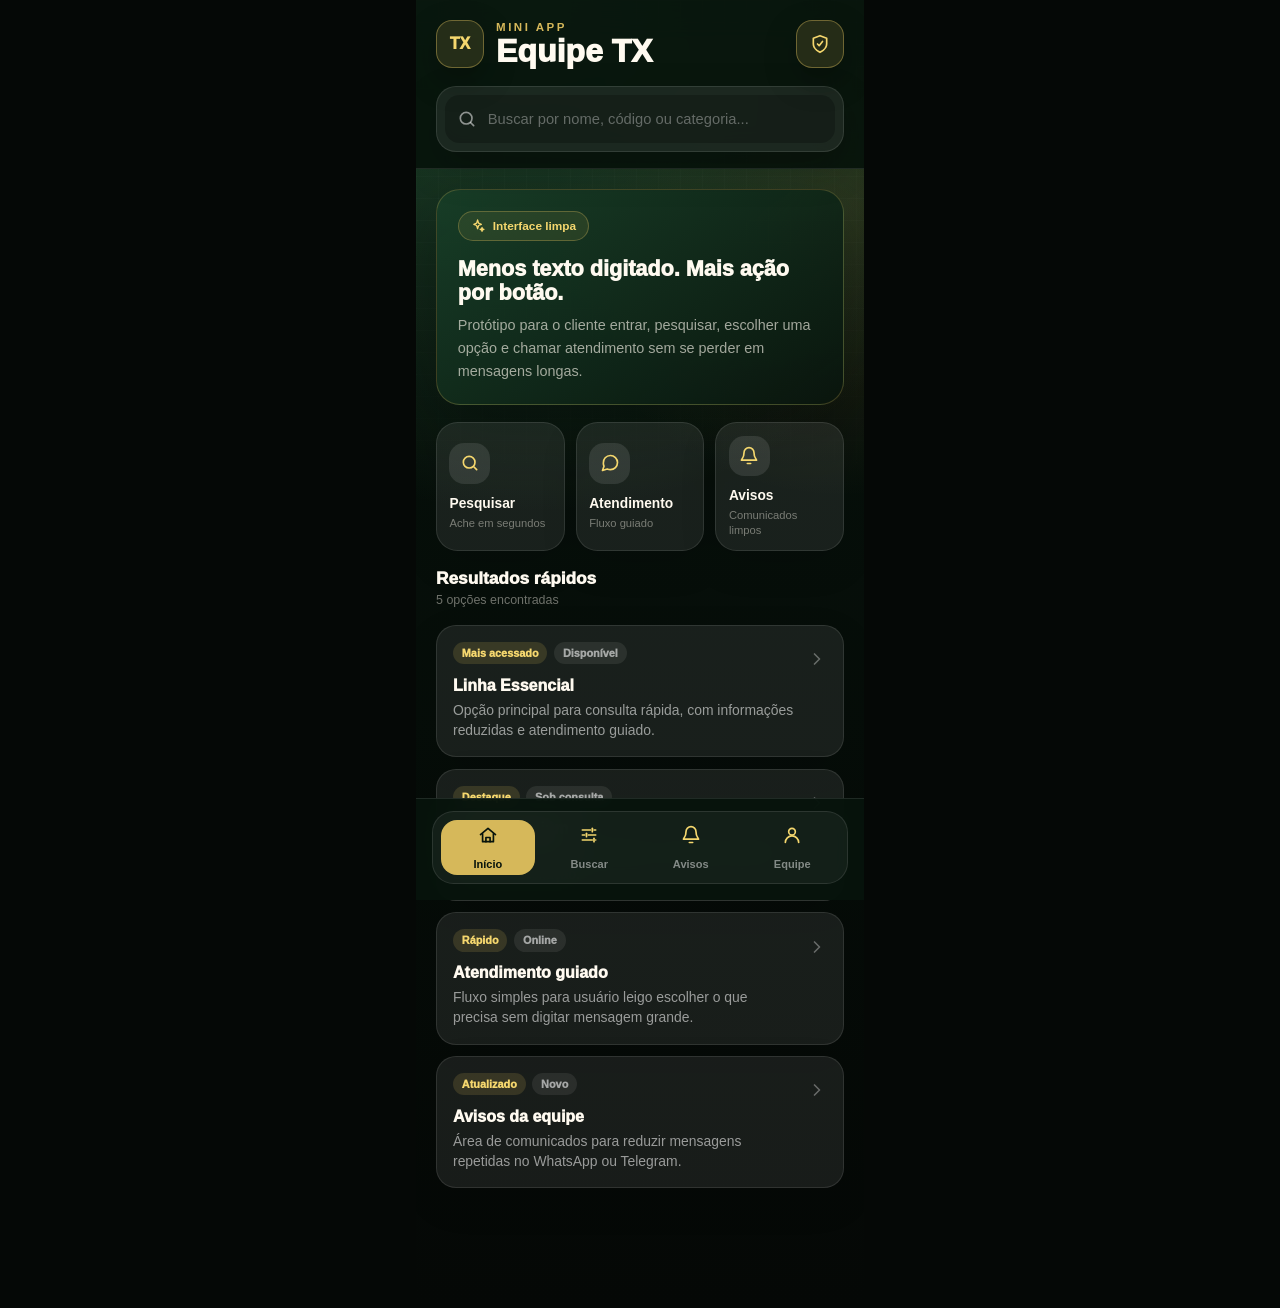
==== index.html @ e04be012 "Initial commit via Netlify [skip ci]" ====
<!DOCTYPE html>
<html lang="pt-BR">
  <head>
    <meta charset="UTF-8" />
    <meta name="viewport" content="width=device-width, initial-scale=1, viewport-fit=cover" />
    <meta name="theme-color" content="#07130c" />
    <title>Equipe TX | Mini App Telegram</title>
    <link rel="stylesheet" href="style.css" />
  </head>
  <body>
    <div class="app-shell">
      <header class="app-header">
        <div class="brand-row">
          <div class="brand-mark" aria-label="Logo TX">TX</div>
          <div>
            <p class="eyebrow">Mini App</p>
            <h1>Equipe TX</h1>
          </div>
          <div class="trust-mark" aria-hidden="true">
            <svg viewBox="0 0 24 24">
              <path d="M12 22s8-4 8-10V5l-8-3-8 3v7c0 6 8 10 8 10Z" />
              <path d="m9 12 2 2 4-5" />
            </svg>
          </div>
        </div>

        <div class="search-panel" data-search-panel>
          <div class="search-box">
            <svg viewBox="0 0 24 24" aria-hidden="true">
              <circle cx="11" cy="11" r="7" />
              <path d="m20 20-3.5-3.5" />
            </svg>
            <input
              id="search-input"
              type="search"
              autocomplete="off"
              placeholder="Buscar por nome, código ou categoria..."
            />
            <button id="clear-search" class="icon-button hidden" type="button" aria-label="Limpar busca">
              <svg viewBox="0 0 24 24" aria-hidden="true">
                <path d="M18 6 6 18" />
                <path d="m6 6 12 12" />
              </svg>
            </button>
          </div>
        </div>
      </header>

      <main class="app-main">
        <section id="inicio" class="view active" aria-labelledby="inicio-title">
          <div class="hero-card">
            <span class="pill">
              <svg viewBox="0 0 24 24" aria-hidden="true">
                <path d="M12 3 10.4 8.2 6 10l4.4 1.8L12 17l1.6-5.2L18 10l-4.4-1.8L12 3Z" />
                <path d="M19 15l-.7 2.1L16 18l2.3.9L19 21l.7-2.1L22 18l-2.3-.9L19 15Z" />
              </svg>
              Interface limpa
            </span>
            <h2 id="inicio-title">Menos texto digitado. Mais ação por botão.</h2>
            <p>
              Protótipo para o cliente entrar, pesquisar, escolher uma opção e chamar atendimento
              sem se perder em mensagens longas.
            </p>
          </div>

          <div class="quick-actions" aria-label="Ações rápidas">
            <button type="button" data-tab-target="catalogo">
              <span class="action-icon" data-icon="search"></span>
              <strong>Pesquisar</strong>
              <small>Ache em segundos</small>
            </button>
            <button type="button" data-tab-target="perfil">
              <span class="action-icon" data-icon="message"></span>
              <strong>Atendimento</strong>
              <small>Fluxo guiado</small>
            </button>
            <button type="button" data-tab-target="avisos">
              <span class="action-icon" data-icon="bell"></span>
              <strong>Avisos</strong>
              <small>Comunicados limpos</small>
            </button>
          </div>

          <div class="section-title">
            <div>
              <h2>Resultados rápidos</h2>
              <p id="home-count">Carregando catálogo...</p>
            </div>
          </div>
          <div id="home-results" class="item-list" aria-live="polite"></div>
        </section>

        <section id="catalogo" class="view" aria-labelledby="catalogo-title">
          <div class="section-title">
            <div>
              <h2 id="catalogo-title">Catálogo organizado</h2>
              <p>Use filtros ao invés de textos gigantes</p>
            </div>
          </div>
          <div id="category-tabs" class="category-tabs" aria-label="Categorias"></div>
          <div id="catalog-results" class="item-list" aria-live="polite"></div>
        </section>

        <section id="avisos" class="view" aria-labelledby="avisos-title">
          <div class="section-title">
            <div>
              <h2 id="avisos-title">Avisos</h2>
              <p>Comunicações curtas e fixas</p>
            </div>
          </div>
          <div class="info-stack">
            <article class="info-card">
              <span class="action-icon" data-icon="bell"></span>
              <h3>Comunicado principal</h3>
              <p>
                Use esta área para regras, horários, disponibilidade geral e instruções sem repetir
                a mesma mensagem em vários chats.
              </p>
            </article>
            <article class="info-card">
              <span class="action-icon" data-icon="clock"></span>
              <h3>Atualizações</h3>
              <p>Toda atualização importante pode virar um card simples, com data e botão de ação.</p>
            </article>
          </div>
        </section>

        <section id="perfil" class="view" aria-labelledby="perfil-title">
          <div class="section-title">
            <div>
              <h2 id="perfil-title">Área da equipe</h2>
              <p>Atalhos de operação</p>
            </div>
          </div>
          <div class="info-stack">
            <article class="info-card">
              <span class="action-icon" data-icon="user"></span>
              <h3>Perfil do atendimento</h3>
              <p>Aqui entram links oficiais, contato, status de suporte e identificação da equipe.</p>
              <div class="contact-grid">
                <button id="whatsapp-btn" type="button">WhatsApp</button>
                <button id="telegram-btn" type="button">Telegram</button>
              </div>
            </article>
            <article class="info-card">
              <span class="action-icon" data-icon="grid"></span>
              <h3>CRM e histórico</h3>
              <p>Área restrita para consultar clientes e registrar interações, separada da visão pública.</p>
            </article>
          </div>
        </section>
      </main>

      <nav class="bottom-nav" aria-label="Navegação principal">
        <div class="nav-frame">
          <button class="active" type="button" data-tab="inicio">
            <span class="nav-icon" data-icon="home"></span>
            Início
          </button>
          <button type="button" data-tab="catalogo">
            <span class="nav-icon" data-icon="sliders"></span>
            Buscar
          </button>
          <button type="button" data-tab="avisos">
            <span class="nav-icon" data-icon="bell"></span>
            Avisos
          </button>
          <button type="button" data-tab="perfil">
            <span class="nav-icon" data-icon="user"></span>
            Equipe
          </button>
        </div>
      </nav>
    </div>

    <div id="detail-modal" class="modal hidden" role="dialog" aria-modal="true" aria-labelledby="modal-title">
      <div class="modal-card">
        <div class="modal-heading">
          <div>
            <p id="modal-id" class="modal-code"></p>
            <h2 id="modal-title"></h2>
            <p id="modal-summary"></p>
          </div>
          <button id="modal-close" class="icon-button" type="button" aria-label="Fechar detalhes">
            <svg viewBox="0 0 24 24" aria-hidden="true">
              <path d="M18 6 6 18" />
              <path d="m6 6 12 12" />
            </svg>
          </button>
        </div>
        <div id="modal-details" class="detail-list"></div>
        <button id="request-service" class="primary-action" type="button">Solicitar atendimento</button>
      </div>
    </div>

    <script src="app.js"></script>
  </body>
</html>
---- style.css ----
:root {
  --bg: #07130c;
  --bg-deep: #050806;
  --panel: rgba(255, 255, 255, 0.08);
  --panel-strong: rgba(255, 255, 255, 0.12);
  --line: rgba(255, 255, 255, 0.1);
  --text: #fffaf0;
  --muted: rgba(255, 250, 240, 0.62);
  --faint: rgba(255, 250, 240, 0.42);
  --gold: #d6b85a;
  --gold-light: #f5d76e;
  --green: #183d27;
  --shadow: 0 24px 70px rgba(0, 0, 0, 0.32);
  color-scheme: dark;
}

* {
  box-sizing: border-box;
}

html {
  min-height: 100%;
  background: var(--bg);
}

body {
  min-height: 100%;
  margin: 0;
  background: var(--bg-deep);
  color: var(--text);
  font-family: ui-sans-serif, "Aptos", "Segoe UI", sans-serif;
  letter-spacing: 0;
}

button,
input {
  font: inherit;
}

button {
  -webkit-tap-highlight-color: transparent;
}

svg {
  display: block;
  width: 1.25rem;
  height: 1.25rem;
  fill: none;
  stroke: currentColor;
  stroke-linecap: round;
  stroke-linejoin: round;
  stroke-width: 2;
}

.app-shell {
  position: relative;
  width: min(100%, 28rem);
  min-height: 100vh;
  margin: 0 auto;
  overflow: hidden;
  background:
    radial-gradient(circle at 25% 0%, rgba(56, 119, 76, 0.55) 0, transparent 32rem),
    radial-gradient(circle at 95% 16%, rgba(214, 184, 90, 0.16) 0, transparent 18rem),
    linear-gradient(180deg, var(--bg) 0%, var(--bg-deep) 100%);
}

.app-shell::before {
  position: fixed;
  inset: 0;
  max-width: 28rem;
  margin: 0 auto;
  pointer-events: none;
  content: "";
  background-image:
    linear-gradient(rgba(255, 255, 255, 0.025) 1px, transparent 1px),
    linear-gradient(90deg, rgba(255, 255, 255, 0.022) 1px, transparent 1px);
  background-size: 22px 22px;
  mask-image: linear-gradient(to bottom, black, transparent 68%);
}

.app-header {
  position: sticky;
  top: 0;
  z-index: 20;
  padding: max(1.25rem, env(safe-area-inset-top)) 1.25rem 1rem;
  border-bottom: 1px solid var(--line);
  background: rgba(7, 19, 12, 0.9);
  backdrop-filter: blur(18px);
}

.brand-row {
  display: grid;
  grid-template-columns: 3rem minmax(0, 1fr) 3rem;
  gap: 0.75rem;
  align-items: center;
}

.brand-mark,
.trust-mark {
  display: grid;
  width: 3rem;
  height: 3rem;
  place-items: center;
  border: 1px solid rgba(214, 184, 90, 0.42);
  border-radius: 1rem;
  background: rgba(214, 184, 90, 0.14);
  box-shadow: 0 12px 32px rgba(0, 0, 0, 0.26);
  color: var(--gold-light);
}

.brand-mark {
  font-weight: 950;
  letter-spacing: 0;
}

.eyebrow {
  margin: 0;
  color: var(--gold);
  font-size: 0.72rem;
  font-weight: 850;
  letter-spacing: 0.22em;
  text-transform: uppercase;
}

h1,
h2,
h3,
p {
  margin: 0;
}

h1 {
  margin-top: 0.18rem;
  font-size: clamp(1.7rem, 9vw, 2rem);
  line-height: 1;
  font-weight: 950;
}

.search-panel {
  margin-top: 1.15rem;
  padding: 0.5rem;
  border: 1px solid var(--line);
  border-radius: 1.25rem;
  background: var(--panel);
  box-shadow: 0 16px 40px rgba(0, 0, 0, 0.2);
}

.search-panel.hidden {
  display: none;
}

.search-box {
  display: grid;
  grid-template-columns: auto minmax(0, 1fr) auto;
  gap: 0.55rem;
  align-items: center;
  min-height: 3rem;
  padding: 0 0.75rem;
  border-radius: 0.9rem;
  background: rgba(0, 0, 0, 0.24);
  color: rgba(255, 255, 255, 0.52);
}

.search-box input {
  width: 100%;
  min-width: 0;
  border: 0;
  outline: 0;
  background: transparent;
  color: var(--text);
  font-size: 0.92rem;
}

.search-box input::placeholder {
  color: rgba(255, 255, 255, 0.34);
}

.icon-button {
  display: grid;
  width: 2rem;
  height: 2rem;
  place-items: center;
  border: 0;
  border-radius: 999px;
  background: rgba(255, 255, 255, 0.1);
  color: rgba(255, 255, 255, 0.72);
  cursor: pointer;
}

.app-main {
  position: relative;
  z-index: 1;
  padding: 1.25rem 1.25rem 7.5rem;
}

.view {
  display: none;
  animation: rise-in 280ms ease both;
}

.view.active {
  display: block;
}

.view > * + * {
  margin-top: 1.1rem;
}

.hero-card {
  padding: 1.3rem;
  border: 1px solid rgba(214, 184, 90, 0.25);
  border-radius: 1.5rem;
  background: linear-gradient(145deg, rgba(24, 61, 39, 0.96), rgba(9, 21, 13, 0.94));
  box-shadow: var(--shadow);
}

.pill {
  display: inline-flex;
  align-items: center;
  gap: 0.45rem;
  padding: 0.38rem 0.72rem;
  border: 1px solid rgba(214, 184, 90, 0.32);
  border-radius: 999px;
  background: rgba(214, 184, 90, 0.1);
  color: var(--gold-light);
  font-size: 0.74rem;
  font-weight: 850;
}

.pill svg {
  width: 0.95rem;
  height: 0.95rem;
}

.hero-card h2 {
  margin-top: 1rem;
  font-size: 1.35rem;
  line-height: 1.12;
  font-weight: 950;
}

.hero-card p,
.info-card p,
.modal-heading p {
  margin-top: 0.55rem;
  color: var(--muted);
  font-size: 0.9rem;
  line-height: 1.6;
}

.quick-actions {
  display: grid;
  grid-template-columns: repeat(3, minmax(0, 1fr));
  gap: 0.7rem;
}

.quick-actions button,
.item-card,
.info-card {
  border: 1px solid var(--line);
  background: var(--panel);
  box-shadow: 0 14px 36px rgba(0, 0, 0, 0.13);
}

.quick-actions button {
  min-width: 0;
  min-height: 7.35rem;
  padding: 0.78rem;
  border-radius: 1.35rem;
  color: var(--text);
  text-align: left;
  cursor: pointer;
  transition: transform 160ms ease, background-color 160ms ease, border-color 160ms ease;
}

.quick-actions button:active,
.item-card:active,
.bottom-nav button:active,
.primary-action:active {
  transform: scale(0.98);
}

.quick-actions button:hover,
.item-card:hover,
.info-card:hover {
  border-color: rgba(214, 184, 90, 0.34);
  background: var(--panel-strong);
}

.action-icon,
.nav-icon {
  display: grid;
  place-items: center;
  color: var(--gold-light);
}

.action-icon {
  width: 2.55rem;
  height: 2.55rem;
  border-radius: 0.95rem;
  background: rgba(255, 255, 255, 0.1);
}

.quick-actions strong {
  display: block;
  margin-top: 0.75rem;
  overflow-wrap: anywhere;
  font-size: 0.86rem;
}

.quick-actions small {
  display: block;
  margin-top: 0.3rem;
  color: var(--faint);
  font-size: 0.7rem;
  line-height: 1.3;
}

.section-title {
  display: flex;
  align-items: end;
  justify-content: space-between;
  gap: 1rem;
}

.section-title h2 {
  font-size: 1.08rem;
  font-weight: 950;
}

.section-title p {
  margin-top: 0.25rem;
  color: var(--faint);
  font-size: 0.78rem;
}

.category-tabs {
  display: flex;
  gap: 0.5rem;
  overflow-x: auto;
  padding-bottom: 0.15rem;
  scrollbar-width: none;
}

.category-tabs::-webkit-scrollbar {
  display: none;
}

.category-tabs button {
  flex: 0 0 auto;
  padding: 0.62rem 0.9rem;
  border: 1px solid var(--line);
  border-radius: 999px;
  background: var(--panel);
  color: rgba(255, 255, 255, 0.72);
  font-size: 0.86rem;
  font-weight: 850;
  cursor: pointer;
}

.category-tabs button.active {
  border-color: var(--gold);
  background: var(--gold);
  color: var(--bg);
}

.item-list {
  display: grid;
  gap: 0.72rem;
}

.item-card {
  width: 100%;
  padding: 1rem;
  border-radius: 1.25rem;
  color: var(--text);
  text-align: left;
  cursor: pointer;
}

.item-topline {
  display: flex;
  flex-wrap: wrap;
  gap: 0.42rem;
}

.tag,
.status {
  display: inline-flex;
  max-width: 100%;
  align-items: center;
  padding: 0.32rem 0.55rem;
  border-radius: 999px;
  font-size: 0.68rem;
  font-weight: 950;
}

.tag {
  background: rgba(214, 184, 90, 0.16);
  color: var(--gold-light);
}

.status {
  background: rgba(255, 255, 255, 0.08);
  color: rgba(255, 255, 255, 0.58);
}

.item-card h3 {
  margin-top: 0.78rem;
  overflow-wrap: anywhere;
  font-size: 1rem;
  font-weight: 950;
}

.item-card p {
  display: -webkit-box;
  margin-top: 0.32rem;
  overflow: hidden;
  color: rgba(255, 255, 255, 0.56);
  font-size: 0.87rem;
  line-height: 1.45;
  -webkit-box-orient: vertical;
  -webkit-line-clamp: 2;
}

.item-layout {
  display: grid;
  grid-template-columns: minmax(0, 1fr) auto;
  gap: 0.85rem;
}

.chevron {
  align-self: start;
  margin-top: 0.45rem;
  color: rgba(255, 255, 255, 0.34);
}

.empty-state,
.loading-state {
  padding: 1.6rem;
  border: 1px solid var(--line);
  border-radius: 1.4rem;
  background: rgba(255, 255, 255, 0.06);
  text-align: center;
}

.empty-state strong,
.loading-state strong {
  display: block;
  font-size: 0.98rem;
}

.empty-state span,
.loading-state span {
  display: block;
  margin-top: 0.5rem;
  color: var(--faint);
  font-size: 0.86rem;
  line-height: 1.45;
}

.loading-bars {
  display: grid;
  gap: 0.72rem;
}

.loading-bars span {
  height: 5.2rem;
  border-radius: 1.25rem;
  background: linear-gradient(90deg, rgba(255, 255, 255, 0.06), rgba(255, 255, 255, 0.13), rgba(255, 255, 255, 0.06));
  background-size: 220% 100%;
  animation: shimmer 1.2s ease infinite;
}

.info-stack {
  display: grid;
  gap: 0.78rem;
}

.info-card {
  padding: 1.2rem;
  border-radius: 1.25rem;
}

.info-card h3 {
  margin-top: 0.9rem;
  font-size: 1rem;
  font-weight: 950;
}

.contact-grid {
  display: grid;
  grid-template-columns: repeat(2, minmax(0, 1fr));
  gap: 0.65rem;
  margin-top: 1rem;
}

.contact-grid button,
.primary-action {
  min-height: 3.1rem;
  border: 0;
  border-radius: 1rem;
  background: var(--gold);
  color: var(--bg);
  font-size: 0.9rem;
  font-weight: 950;
  cursor: pointer;
  box-shadow: 0 18px 40px rgba(214, 184, 90, 0.13);
}

.bottom-nav {
  position: fixed;
  right: 0;
  bottom: 0;
  left: 0;
  z-index: 30;
  width: min(100%, 28rem);
  margin: 0 auto;
  padding: 0.75rem 1rem max(1rem, env(safe-area-inset-bottom));
  border-top: 1px solid var(--line);
  background: rgba(7, 19, 12, 0.95);
  backdrop-filter: blur(18px);
}

.nav-frame {
  display: grid;
  grid-template-columns: repeat(4, minmax(0, 1fr));
  gap: 0.45rem;
  padding: 0.48rem;
  border: 1px solid var(--line);
  border-radius: 1.35rem;
  background: rgba(255, 255, 255, 0.05);
}

.bottom-nav button {
  display: grid;
  min-width: 0;
  min-height: 3.45rem;
  place-items: center;
  gap: 0.25rem;
  border: 0;
  border-radius: 1rem;
  background: transparent;
  color: rgba(255, 255, 255, 0.48);
  font-size: 0.69rem;
  font-weight: 850;
  cursor: pointer;
  transition: background-color 160ms ease, color 160ms ease, transform 160ms ease;
}

.bottom-nav button.active {
  background: var(--gold);
  color: var(--bg);
}

.bottom-nav button.active .nav-icon {
  color: var(--bg);
}

.modal {
  position: fixed;
  inset: 0;
  z-index: 40;
  display: grid;
  align-items: start;
  justify-items: center;
  padding: 5rem 1rem 1rem;
  background: rgba(0, 0, 0, 0.72);
  backdrop-filter: blur(6px);
}

.modal.hidden,
.hidden {
  display: none;
}

.modal-card {
  width: min(100%, 26rem);
  padding: 1.2rem;
  border: 1px solid var(--line);
  border-radius: 1.45rem;
  background: #0a160e;
  box-shadow: var(--shadow);
  animation: rise-in 220ms ease both;
}

.modal-heading {
  display: grid;
  grid-template-columns: minmax(0, 1fr) auto;
  gap: 1rem;
  align-items: start;
}

.modal-code {
  margin: 0;
  color: var(--gold);
  font-size: 0.72rem;
  font-weight: 850;
  letter-spacing: 0.18em;
  text-transform: uppercase;
}

.modal-heading h2 {
  margin-top: 0.45rem;
  overflow-wrap: anywhere;
  font-size: 1.35rem;
  line-height: 1.15;
  font-weight: 950;
}

.detail-list {
  display: grid;
  gap: 0.5rem;
  margin-top: 1.1rem;
}

.detail-list div {
  display: grid;
  grid-template-columns: minmax(0, 1fr) auto;
  gap: 0.6rem;
  align-items: center;
  padding: 0.85rem 0.95rem;
  border: 1px solid var(--line);
  border-radius: 1rem;
  background: rgba(255, 255, 255, 0.06);
  color: rgba(255, 255, 255, 0.74);
  font-size: 0.88rem;
}

.primary-action {
  width: 100%;
  margin-top: 1rem;
}

:focus-visible {
  outline: 2px solid var(--gold-light);
  outline-offset: 3px;
}

@keyframes rise-in {
  from {
    opacity: 0;
    transform: translateY(0.75rem);
  }
  to {
    opacity: 1;
    transform: translateY(0);
  }
}

@keyframes shimmer {
  to {
    background-position: -220% 0;
  }
}

@media (max-width: 360px) {
  .app-header,
  .app-main {
    padding-right: 0.9rem;
    padding-left: 0.9rem;
  }

  .quick-actions {
    gap: 0.5rem;
  }

  .quick-actions button {
    min-height: 7rem;
    padding: 0.65rem;
  }

  .quick-actions small {
    display: none;
  }
}
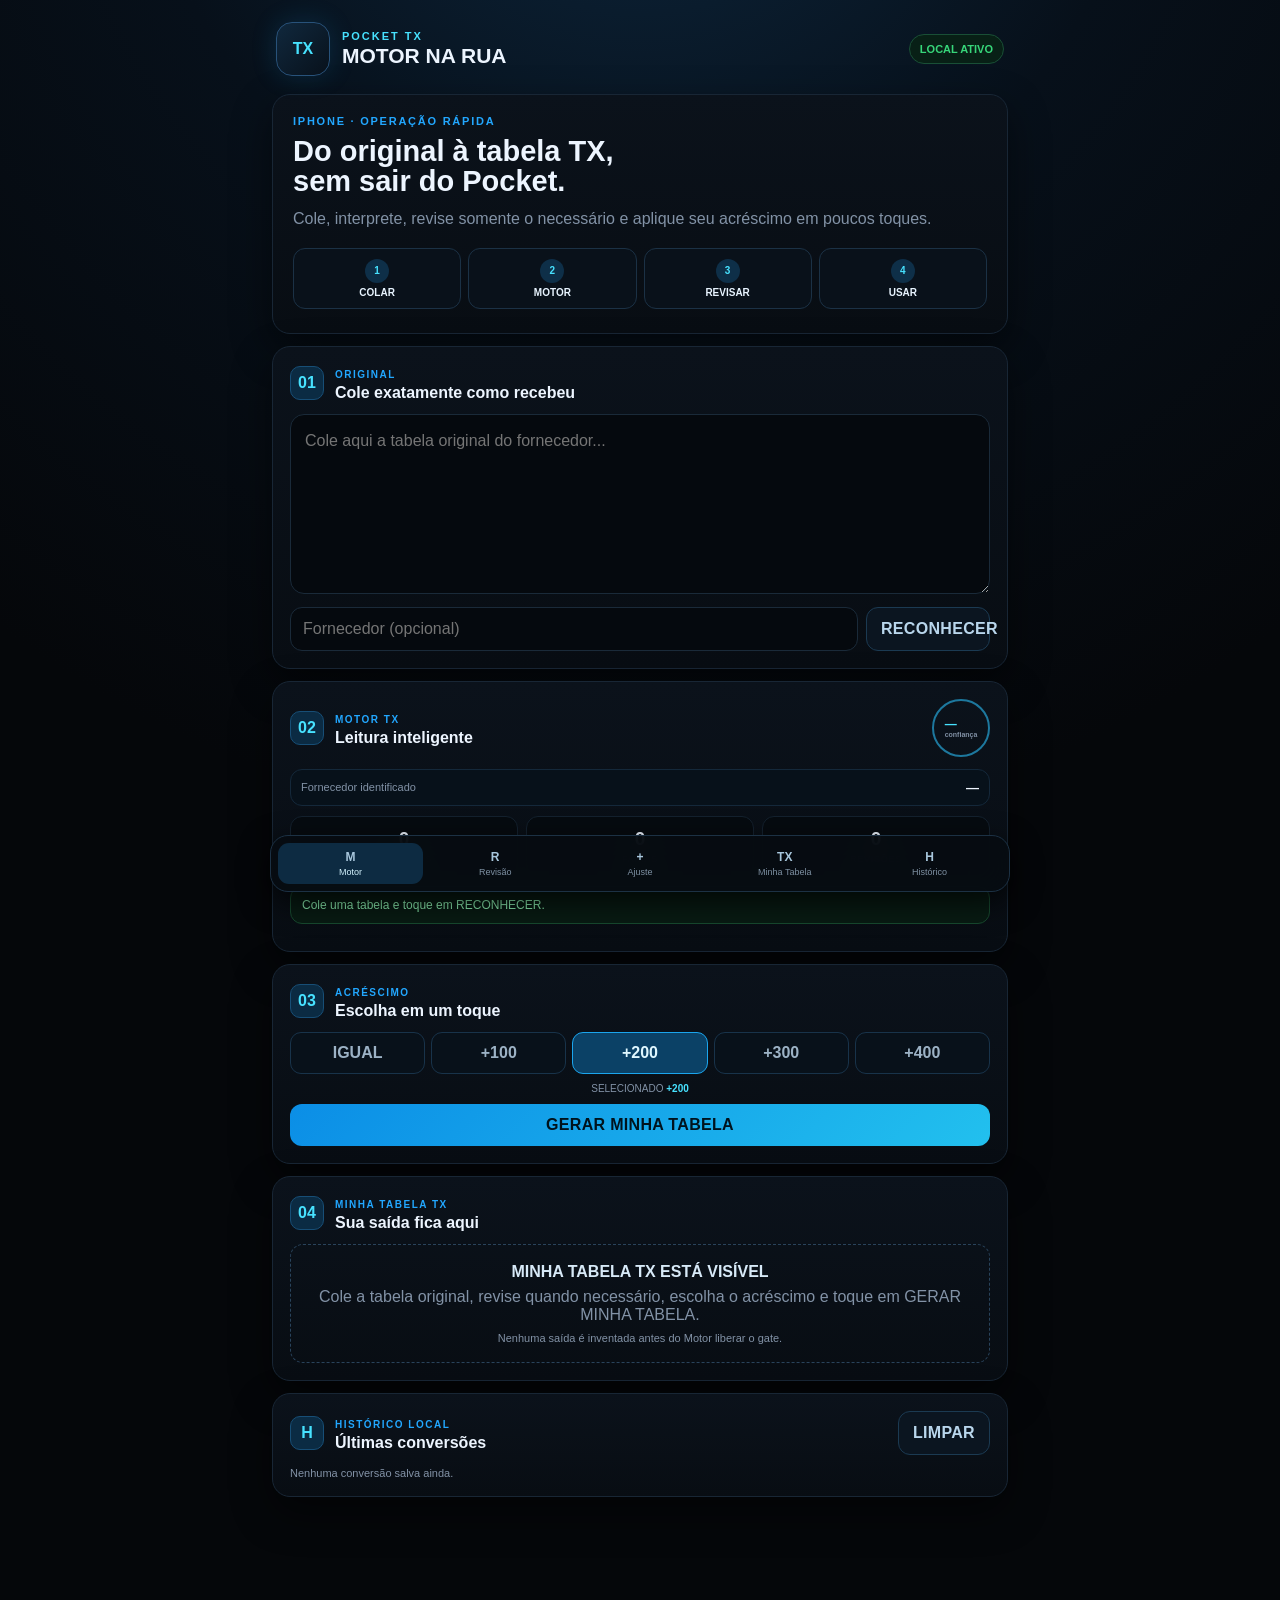
==== commit a93977c8: "Publish POCKET TX cloud distribution" ====
--- a/index.html
+++ b/index.html
@@ -1,198 +1,61 @@
-<!DOCTYPE html>
+<!doctype html>
 <html lang="pt-BR">
-  <head>
-    <meta charset="UTF-8" />
-    <meta name="viewport" content="width=device-width, initial-scale=1, viewport-fit=cover" />
-    <meta name="theme-color" content="#07130c" />
-    <title>Equipe TX | Mini App Telegram</title>
-    <link rel="stylesheet" href="style.css" />
-  </head>
-  <body>
-    <div class="app-shell">
-      <header class="app-header">
-        <div class="brand-row">
-          <div class="brand-mark" aria-label="Logo TX">TX</div>
-          <div>
-            <p class="eyebrow">Mini App</p>
-            <h1>Equipe TX</h1>
-          </div>
-          <div class="trust-mark" aria-hidden="true">
-            <svg viewBox="0 0 24 24">
-              <path d="M12 22s8-4 8-10V5l-8-3-8 3v7c0 6 8 10 8 10Z" />
-              <path d="m9 12 2 2 4-5" />
-            </svg>
-          </div>
-        </div>
-
-        <div class="search-panel" data-search-panel>
-          <div class="search-box">
-            <svg viewBox="0 0 24 24" aria-hidden="true">
-              <circle cx="11" cy="11" r="7" />
-              <path d="m20 20-3.5-3.5" />
-            </svg>
-            <input
-              id="search-input"
-              type="search"
-              autocomplete="off"
-              placeholder="Buscar por nome, código ou categoria..."
-            />
-            <button id="clear-search" class="icon-button hidden" type="button" aria-label="Limpar busca">
-              <svg viewBox="0 0 24 24" aria-hidden="true">
-                <path d="M18 6 6 18" />
-                <path d="m6 6 12 12" />
-              </svg>
-            </button>
-          </div>
-        </div>
-      </header>
-
-      <main class="app-main">
-        <section id="inicio" class="view active" aria-labelledby="inicio-title">
-          <div class="hero-card">
-            <span class="pill">
-              <svg viewBox="0 0 24 24" aria-hidden="true">
-                <path d="M12 3 10.4 8.2 6 10l4.4 1.8L12 17l1.6-5.2L18 10l-4.4-1.8L12 3Z" />
-                <path d="M19 15l-.7 2.1L16 18l2.3.9L19 21l.7-2.1L22 18l-2.3-.9L19 15Z" />
-              </svg>
-              Interface limpa
-            </span>
-            <h2 id="inicio-title">Menos texto digitado. Mais ação por botão.</h2>
-            <p>
-              Protótipo para o cliente entrar, pesquisar, escolher uma opção e chamar atendimento
-              sem se perder em mensagens longas.
-            </p>
-          </div>
-
-          <div class="quick-actions" aria-label="Ações rápidas">
-            <button type="button" data-tab-target="catalogo">
-              <span class="action-icon" data-icon="search"></span>
-              <strong>Pesquisar</strong>
-              <small>Ache em segundos</small>
-            </button>
-            <button type="button" data-tab-target="perfil">
-              <span class="action-icon" data-icon="message"></span>
-              <strong>Atendimento</strong>
-              <small>Fluxo guiado</small>
-            </button>
-            <button type="button" data-tab-target="avisos">
-              <span class="action-icon" data-icon="bell"></span>
-              <strong>Avisos</strong>
-              <small>Comunicados limpos</small>
-            </button>
-          </div>
-
-          <div class="section-title">
-            <div>
-              <h2>Resultados rápidos</h2>
-              <p id="home-count">Carregando catálogo...</p>
-            </div>
-          </div>
-          <div id="home-results" class="item-list" aria-live="polite"></div>
-        </section>
-
-        <section id="catalogo" class="view" aria-labelledby="catalogo-title">
-          <div class="section-title">
-            <div>
-              <h2 id="catalogo-title">Catálogo organizado</h2>
-              <p>Use filtros ao invés de textos gigantes</p>
-            </div>
-          </div>
-          <div id="category-tabs" class="category-tabs" aria-label="Categorias"></div>
-          <div id="catalog-results" class="item-list" aria-live="polite"></div>
-        </section>
-
-        <section id="avisos" class="view" aria-labelledby="avisos-title">
-          <div class="section-title">
-            <div>
-              <h2 id="avisos-title">Avisos</h2>
-              <p>Comunicações curtas e fixas</p>
-            </div>
-          </div>
-          <div class="info-stack">
-            <article class="info-card">
-              <span class="action-icon" data-icon="bell"></span>
-              <h3>Comunicado principal</h3>
-              <p>
-                Use esta área para regras, horários, disponibilidade geral e instruções sem repetir
-                a mesma mensagem em vários chats.
-              </p>
-            </article>
-            <article class="info-card">
-              <span class="action-icon" data-icon="clock"></span>
-              <h3>Atualizações</h3>
-              <p>Toda atualização importante pode virar um card simples, com data e botão de ação.</p>
-            </article>
-          </div>
-        </section>
-
-        <section id="perfil" class="view" aria-labelledby="perfil-title">
-          <div class="section-title">
-            <div>
-              <h2 id="perfil-title">Área da equipe</h2>
-              <p>Atalhos de operação</p>
-            </div>
-          </div>
-          <div class="info-stack">
-            <article class="info-card">
-              <span class="action-icon" data-icon="user"></span>
-              <h3>Perfil do atendimento</h3>
-              <p>Aqui entram links oficiais, contato, status de suporte e identificação da equipe.</p>
-              <div class="contact-grid">
-                <button id="whatsapp-btn" type="button">WhatsApp</button>
-                <button id="telegram-btn" type="button">Telegram</button>
-              </div>
-            </article>
-            <article class="info-card">
-              <span class="action-icon" data-icon="grid"></span>
-              <h3>CRM e histórico</h3>
-              <p>Área restrita para consultar clientes e registrar interações, separada da visão pública.</p>
-            </article>
-          </div>
-        </section>
-      </main>
-
-      <nav class="bottom-nav" aria-label="Navegação principal">
-        <div class="nav-frame">
-          <button class="active" type="button" data-tab="inicio">
-            <span class="nav-icon" data-icon="home"></span>
-            Início
-          </button>
-          <button type="button" data-tab="catalogo">
-            <span class="nav-icon" data-icon="sliders"></span>
-            Buscar
-          </button>
-          <button type="button" data-tab="avisos">
-            <span class="nav-icon" data-icon="bell"></span>
-            Avisos
-          </button>
-          <button type="button" data-tab="perfil">
-            <span class="nav-icon" data-icon="user"></span>
-            Equipe
-          </button>
-        </div>
-      </nav>
-    </div>
-
-    <div id="detail-modal" class="modal hidden" role="dialog" aria-modal="true" aria-labelledby="modal-title">
-      <div class="modal-card">
-        <div class="modal-heading">
-          <div>
-            <p id="modal-id" class="modal-code"></p>
-            <h2 id="modal-title"></h2>
-            <p id="modal-summary"></p>
-          </div>
-          <button id="modal-close" class="icon-button" type="button" aria-label="Fechar detalhes">
-            <svg viewBox="0 0 24 24" aria-hidden="true">
-              <path d="M18 6 6 18" />
-              <path d="m6 6 12 12" />
-            </svg>
-          </button>
-        </div>
-        <div id="modal-details" class="detail-list"></div>
-        <button id="request-service" class="primary-action" type="button">Solicitar atendimento</button>
-      </div>
-    </div>
-
-    <script src="app.js"></script>
-  </body>
-</html>
+<head>
+<meta charset="utf-8" />
+<meta name="viewport" content="width=device-width,initial-scale=1,viewport-fit=cover" />
+<meta name="theme-color" content="#05070a" />
+<meta name="apple-mobile-web-app-capable" content="yes" />
+<meta name="apple-mobile-web-app-status-bar-style" content="black-translucent" />
+<meta name="apple-mobile-web-app-title" content="POCKET TX" />
+<link rel="apple-touch-icon" href="https://pocket-tx.netlify.app/icon-192.png" />
+<title>POCKET TX</title>
+<style>
+:root{--bg:#05070a;--panel:#0a0f16;--panel2:#0d1520;--line:#182635;--text:#edf5ff;--muted:#8292a6;--blue:#22a7ff;--cyan:#47e2ff;--amber:#f1b64a;--green:#37d67a;--red:#ff5d68;--r:18px}
+*{box-sizing:border-box}html{scroll-behavior:smooth;background:var(--bg)}body{margin:0;background:radial-gradient(circle at 50% -15%,#0d2840 0,#07101a 26%,var(--bg) 55%);color:var(--text);font-family:Inter,-apple-system,BlinkMacSystemFont,"Segoe UI",sans-serif;min-height:100vh;padding:env(safe-area-inset-top) 0 calc(94px + env(safe-area-inset-bottom))}
+button,input,textarea,select{font:inherit}.shell{width:min(760px,100%);margin:auto;padding:12px}.top{display:flex;align-items:center;justify-content:space-between;gap:12px;padding:10px 4px 18px}.brand{display:flex;align-items:center;gap:12px}.lion{width:54px;height:54px;border-radius:16px;overflow:hidden;border:1px solid #28527a;background:linear-gradient(135deg,#10283d,#08111b);box-shadow:0 0 26px #1388c933}.lion img{width:100%;height:100%;object-fit:cover}.lion .fallback{display:none;align-items:center;justify-content:center;height:100%;font-weight:900;color:var(--cyan)}.eyebrow{font-size:11px;letter-spacing:.18em;color:var(--cyan);font-weight:800}.brand h1{font-size:21px;margin:2px 0 0}.status{font-size:11px;font-weight:800;color:var(--green);padding:8px 10px;border:1px solid #194f36;border-radius:999px;background:#082016}.card{background:linear-gradient(180deg,#0b121b,#080d13);border:1px solid var(--line);border-radius:var(--r);padding:17px;margin-bottom:12px;box-shadow:0 16px 40px #0007}.hero{padding:20px}.hero .kicker{font-size:11px;letter-spacing:.16em;color:var(--blue);font-weight:800}.hero h2{font-size:29px;line-height:1.03;margin:10px 0}.hero p{margin:0;color:var(--muted);line-height:1.45}.flow{display:grid;grid-template-columns:repeat(4,1fr);gap:7px;margin:18px 0 4px}.flow div{border:1px solid #1b3145;background:#09111a;border-radius:12px;padding:10px 5px;text-align:center;font-size:10px;color:#99aabc}.flow b{display:block;color:#e8f4ff;font-size:10px;margin-top:4px}.flow span{display:grid;place-items:center;margin:auto;width:24px;height:24px;border-radius:50%;background:#0e2f48;color:var(--cyan);font-weight:900}.stephead{display:flex;align-items:center;gap:11px;margin-bottom:12px}.stepnum{width:34px;height:34px;border-radius:10px;display:grid;place-items:center;background:#0b2b43;border:1px solid #174e76;color:var(--cyan);font-weight:900}.stephead label{font-size:10px;letter-spacing:.15em;color:var(--blue);font-weight:800}.stephead h3{font-size:16px;margin:2px 0 0}.grow{flex:1}.confidence{width:58px;height:58px;border:2px solid #1d789e;border-radius:50%;display:grid;place-items:center;font-size:12px;color:var(--cyan);font-weight:900}.confidence small{display:block;font-size:7px;color:var(--muted);font-weight:600;text-align:center}textarea{width:100%;min-height:180px;resize:vertical;background:#05090e;border:1px solid #1a2a39;border-radius:14px;color:#f1f6fb;padding:14px;line-height:1.45;outline:none}textarea:focus,input:focus,select:focus{border-color:#2788c3;box-shadow:0 0 0 3px #1674aa1f}.row{display:flex;gap:8px;margin-top:9px}.row>*{min-width:0}input,select{width:100%;background:#05090e;border:1px solid #1a2a39;border-radius:12px;color:var(--text);padding:12px;outline:none}.btn{border:0;border-radius:12px;padding:12px 14px;font-weight:900;letter-spacing:.02em;cursor:pointer}.primary{background:linear-gradient(135deg,#0b8ee6,#22c0ee);color:#00131d}.ghost{background:#0b1520;color:#b9d6ec;border:1px solid #1b3a52}.warn{background:#2a200d;color:#ffd88a;border:1px solid #6a4b13}.danger{background:#2a0d12;color:#ff9da4;border:1px solid #6b2029}.success{background:#092318;color:#7af0a9;border:1px solid #1d6040}.full{width:100%;margin-top:10px}.metrics{display:grid;grid-template-columns:repeat(3,1fr);gap:8px}.metric{background:#060b10;border:1px solid #14212e;border-radius:12px;padding:11px;text-align:center}.metric b{font-size:19px}.metric span{display:block;font-size:9px;color:var(--muted);margin-top:4px;text-transform:uppercase;letter-spacing:.08em}.supplier{display:flex;align-items:center;justify-content:space-between;margin-bottom:10px;padding:10px;border-radius:12px;background:#07111a;border:1px solid #14283a}.supplier span{color:var(--muted);font-size:11px}.supplier b{font-size:13px}.allclear{margin-top:10px;padding:11px;border-radius:12px;color:#8ceeb0;background:#081b13;border:1px solid #17492f;font-size:12px}.review-list{margin-top:10px;display:grid;gap:8px}.review{border:1px solid #5d4317;background:#1c160a;border-radius:13px;padding:12px}.review small{color:#e9b958;font-weight:800}.raw{margin:8px 0;padding:9px;border-radius:9px;background:#08090a;color:#fff;font-family:ui-monospace,Menlo,monospace;font-size:12px;white-space:pre-wrap}.evidence{color:#a9a08c;font-size:11px;line-height:1.4}.review-controls{display:grid;grid-template-columns:1fr 1fr;gap:7px;margin-top:8px}.review-controls .wide{grid-column:1/-1}.presets{display:grid;grid-template-columns:repeat(5,1fr);gap:6px}.presets button{padding:11px 3px;border-radius:11px;border:1px solid #18334a;background:#08111a;color:#9cb2c5;font-weight:900}.presets button.active{background:#0b4166;border-color:#1ba5ed;color:#dff7ff}.chosen{margin-top:9px;text-align:center;color:var(--muted);font-size:10px}.chosen b{color:var(--cyan)}.result-empty{padding:18px;border:1px dashed #29435b;border-radius:13px;text-align:center;color:var(--muted)}.result-empty b{display:block;color:#d7e9f7;margin-bottom:7px}.badge{display:inline-block;padding:7px 10px;border-radius:999px;font-size:10px;font-weight:900;margin-bottom:8px}.badge.ok{color:#7af0a9;background:#092318;border:1px solid #1d6040}.badge.reviewing{color:#ffd88a;background:#2a200d;border:1px solid #6a4b13}.badge.block{color:#ff9da4;background:#2a0d12;border:1px solid #6b2029}pre{white-space:pre-wrap;word-break:break-word;background:#030608;border:1px solid #172838;border-radius:13px;padding:14px;color:#f7fbff;font:13px/1.55 ui-monospace,Menlo,monospace}.actions{display:grid;grid-template-columns:1fr 1fr;gap:8px}.engineer{display:none;margin-top:9px}.debug{border-top:1px solid #1a2732;padding:9px 0;font:11px/1.45 ui-monospace,Menlo,monospace;color:#9db0c0}.debug code{display:block;white-space:pre-wrap;color:#d2dce5}.history-item{padding:11px;border-bottom:1px solid #17222c}.history-item:last-child{border:0}.history-item b{font-size:12px}.history-item small{display:block;color:var(--muted);margin-top:3px}.dock{position:fixed;z-index:20;left:50%;transform:translateX(-50%);bottom:calc(8px + env(safe-area-inset-bottom));width:min(740px,calc(100% - 16px));display:grid;grid-template-columns:repeat(5,1fr);background:#070c12ee;border:1px solid #1c3144;backdrop-filter:blur(16px);border-radius:18px;padding:7px;box-shadow:0 10px 30px #000b}.dock a{color:#7e91a3;text-decoration:none;text-align:center;font-size:9px;padding:7px 2px;border-radius:11px}.dock a span{display:block;color:#a8c7dd;font-weight:900;font-size:12px;margin-bottom:3px}.dock a:first-child{background:#0d2b42;color:#d5f4ff}.muted{color:var(--muted);font-size:11px}.hidden{display:none!important}@media(max-width:430px){.shell{padding:8px}.hero h2{font-size:26px}.card{padding:14px}.presets{gap:4px}.presets button{font-size:11px}.row.stack{display:grid}.actions{grid-template-columns:1fr}.top{padding-top:4px}.status{font-size:9px}.review-controls{grid-template-columns:1fr}}
+</style>
+</head>
+<body>
+<main class="shell">
+<header class="top"><div class="brand"><div class="lion"><img id="lionImg" src="https://pocket-tx.netlify.app/icon-192.png" alt="Leão TX" onerror="this.style.display='none';this.nextElementSibling.style.display='flex'"><div class="fallback">TX</div></div><div><div class="eyebrow">POCKET TX</div><h1>MOTOR NA RUA</h1></div></div><div class="status">LOCAL ATIVO</div></header>
+<section class="card hero"><div class="kicker">IPHONE · OPERAÇÃO RÁPIDA</div><h2>Do original à tabela TX,<br>sem sair do Pocket.</h2><p>Cole, interprete, revise somente o necessário e aplique seu acréscimo em poucos toques.</p><div class="flow"><div><span>1</span><b>COLAR</b></div><div><span>2</span><b>MOTOR</b></div><div><span>3</span><b>REVISAR</b></div><div><span>4</span><b>USAR</b></div></div></section>
+<section id="entrada" class="card"><div class="stephead"><div class="stepnum">01</div><div class="grow"><label>ORIGINAL</label><h3>Cole exatamente como recebeu</h3></div></div><textarea id="rawText" placeholder="Cole aqui a tabela original do fornecedor..."></textarea><div class="row stack"><input id="supplier" placeholder="Fornecedor (opcional)"><button id="recognizeBtn" class="btn ghost">RECONHECER</button></div></section>
+<section id="motor" class="card"><div class="stephead"><div class="stepnum">02</div><div class="grow"><label>MOTOR TX</label><h3>Leitura inteligente</h3></div><div class="confidence"><div><span id="confidence">—</span><small>confiança</small></div></div></div><div class="supplier"><span>Fornecedor identificado</span><b id="supplierDetected">—</b></div><div class="metrics"><div class="metric"><b id="productsCount">0</b><span>produtos</span></div><div class="metric"><b id="tiersCount">0</b><span>faixas</span></div><div class="metric"><b id="reviewsCount">0</b><span>revisões</span></div></div><div id="reviewSummary" class="allclear">Cole uma tabela e toque em RECONHECER.</div><div id="reviewList" class="review-list"></div></section>
+<section id="ajuste" class="card"><div class="stephead"><div class="stepnum">03</div><div><label>ACRÉSCIMO</label><h3>Escolha em um toque</h3></div></div><div class="presets" id="presets"><button data-v="0">IGUAL</button><button data-v="100">+100</button><button data-v="200" class="active">+200</button><button data-v="300">+300</button><button data-v="400">+400</button></div><div class="chosen">SELECIONADO <b id="presetLabel">+200</b></div><button id="generateBtn" class="btn primary full">GERAR MINHA TABELA</button></section>
+<section id="resultado" class="card"><div class="stephead"><div class="stepnum">04</div><div class="grow"><label>MINHA TABELA TX</label><h3 id="resultTitle">Sua saída fica aqui</h3></div></div><div id="resultEmpty" class="result-empty"><b>MINHA TABELA TX ESTÁ VISÍVEL</b><span>Cole a tabela original, revise quando necessário, escolha o acréscimo e toque em GERAR MINHA TABELA.</span><div class="muted" style="margin-top:8px">Nenhuma saída é inventada antes do Motor liberar o gate.</div></div><div id="resultBox" class="hidden"><span id="resultBadge" class="badge reviewing"></span><div id="resultSummary" class="muted"></div><pre id="output"></pre><div class="actions"><button id="copyBtn" class="btn primary">COPIAR TABELA</button><button id="shareBtn" class="btn ghost">COMPARTILHAR</button></div><button id="engBtn" class="btn ghost full">MODO ENGENHEIRO</button><div id="engineer" class="engineer"></div></div></section>
+<section id="historico" class="card"><div class="stephead"><div class="stepnum">H</div><div class="grow"><label>HISTÓRICO LOCAL</label><h3>Últimas conversões</h3></div><button id="clearHistory" class="btn ghost">LIMPAR</button></div><div id="history"></div></section>
+</main>
+<nav class="dock"><a href="#entrada"><span>M</span>Motor</a><a href="#motor"><span>R</span>Revisão</a><a href="#ajuste"><span>+</span>Ajuste</a><a href="#resultado"><span>TX</span>Minha Tabela</a><a href="#historico"><span>H</span>Histórico</a></nav>
+<script>
+const $=s=>document.querySelector(s), $$=s=>[...document.querySelectorAll(s)];
+const state={preset:200,parse:null,overrides:{},history:JSON.parse(localStorage.getItem('pocketTxHistory')||'[]')};
+const units={PL:'PL',PLACA:'PL',PLACAS:'PL',KG:'KG',G:'G',UN:'UN',UND:'UN',UNIDADE:'UN',UNIDADES:'UN'};
+function cleanNumeric(s){s=String(s).trim().replace(/R\$/gi,'').replace(/\$/g,'').replace(/\s/g,'');if(/^\d{1,3}(\.\d{3})+(,\d+)?$/.test(s))s=s.replace(/\./g,'').replace(',','.');else if(/^\d{1,3}(,\d{3})+(\.\d+)?$/.test(s))s=s.replace(/,/g,'');else if(s.includes(',')&&!s.includes('.'))s=s.replace(',','.');else if(s.includes(',')&&s.includes('.')){if(s.lastIndexOf(',')>s.lastIndexOf('.'))s=s.replace(/\./g,'').replace(',','.');else s=s.replace(/,/g,'')}const n=Number(s);return Number.isFinite(n)?n:null}
+function money(n){return new Intl.NumberFormat('pt-BR',{style:'currency',currency:'BRL',minimumFractionDigits:2,maximumFractionDigits:2}).format(n)}
+function normalize(raw){return raw.normalize('NFKC').replace(/[\uFE0F\u20E3]/g,'').replace(/[–—]/g,'-').replace(/\s+/g,' ').trim()}
+function mostlyName(s){const letters=(s.match(/[A-Za-zÀ-ÿ]/g)||[]).length;const digits=(s.match(/\d/g)||[]).length;return letters>=3&&digits<=2&&!/(?:R\$|\$)/i.test(s)&&s.length<90}
+function parseLine(raw,i,next){const n=normalize(raw),u=n.toUpperCase(),e=[];if(!n)return {i,raw,n,type:'EMPTY',conf:100,e};if(state.overrides[i])return {...state.overrides[i],i,raw,n,e:['correção manual local']};if(/\d+(?:[.,]\d+)?\s*\/\s*\d+/.test(n)){e.push('quantidades agrupadas por /');return {i,raw,n,type:'UNKNOWN',conf:25,e,review:true,reason:'Agrupamento ambíguo: não vou mapear um único valor para várias quantidades.'}}
+if(/\b(FRETE|ENVIO|ENTREGA)\b/i.test(n)){const m=n.match(/(?:R\$\s*)?(\d+(?:[.,]\d+)?)\s*\$?\s*$/);return {i,raw,n,type:'FREIGHT',conf:92,e:['palavra de frete/envio'],price:m?cleanNumeric(m[1]):null}}
+const tier=n.match(/^\s*(\d+(?:[.,]\d+)?)\s*(PL|PLACAS?|KG|G|UN|UND|UNIDADES?)\s*(?:[-:=]\s*)?(?:R\$\s*)?(\d[\d.,]*)\s*\$?\s*$/i);if(tier){const q=cleanNumeric(tier[1]),unit=units[tier[2].toUpperCase()]||tier[2].toUpperCase(),p=cleanNumeric(tier[3]);if(q!==null&&p!==null){e.push('quantidade + unidade + preço explícitos');return {i,raw,n,type:'PRICE_TIER',conf:97,e,qty:q,unit,price:p}}}
+const qtyOnly=n.match(/^\s*(\d+(?:[.,]\d+)?)\s*(PL|PLACAS?|KG|G|UN|UND|UNIDADES?)\s*(.*)$/i);if(qtyOnly){const tail=qtyOnly[3].trim();if(/^P\.?V\.?$/i.test(tail)){return {i,raw,n,type:'QUANTITY_ONLY',conf:35,e:['quantidade/unidade reconhecidas','PV sem preço inequívoco'],qty:cleanNumeric(qtyOnly[1]),unit:units[qtyOnly[2].toUpperCase()]||qtyOnly[2].toUpperCase(),review:true,reason:'PV não foi tratado como preço. Confirme a faixa.'}}if(!tail){return {i,raw,n,type:'QUANTITY_ONLY',conf:50,e:['quantidade sem preço'],qty:cleanNumeric(qtyOnly[1]),unit:units[qtyOnly[2].toUpperCase()]||qtyOnly[2].toUpperCase(),review:true,reason:'Quantidade reconhecida, preço ausente.'}}}
+if(/\b(CONSULTAR|DISPON[IÍ]VEL|ESTOQUE|PRAZO|M[IÍ]NIMO|OBSERVA[CÇ][AÃ]O|OBS\b)\b/i.test(n))return {i,raw,n,type:'STATUS_OBS',conf:85,e:['texto de status/observação']};
+const nextN=normalize(next||'');const nextLooksTier=/^\s*\d+(?:[.,]\d+)?\s*(PL|PLACAS?|KG|G|UN|UND|UNIDADES?)\b/i.test(nextN);if(mostlyName(n)&&(nextLooksTier||n===u||!/\d/.test(n))){return {i,raw,n,type:'PRODUCT',conf:nextLooksTier?96:78,e:[nextLooksTier?'seguido por faixa':'linha nominal sem preço'],name:n.replace(/[•:]+$/,'').trim()}}
+const priceOnly=n.match(/^\s*(?:R\$\s*)?(\d[\d.,]*)\s*\$\s*$/i);if(priceOnly)return {i,raw,n,type:'PRICE_ONLY',conf:40,e:['preço sem quantidade/produto'],price:cleanNumeric(priceOnly[1]),review:true,reason:'Preço isolado sem vínculo seguro.'};
+return {i,raw,n,type:'UNKNOWN',conf:30,e:['estrutura comercial não inequívoca'],review:true,reason:'Linha relevante não compreendida com segurança.'}}
+function analyze(){const raw=$('#rawText').value;localStorage.setItem('pocketTxDraft',raw);localStorage.setItem('pocketTxSupplier',$('#supplier').value);const lines=raw.split(/\r?\n/),parsed=lines.map((x,i)=>parseLine(x,i+1,lines[i+1]));let current=null;const products=[];for(const l of parsed){if(l.type==='PRODUCT'){current={name:l.name,tiers:[],line:l.i};products.push(current)}else if(l.type==='PRICE_TIER'){if(current){current.tiers.push({qty:l.qty,unit:l.unit,price:l.price,line:l.i})}else{l.review=true;l.reason='Faixa apareceu antes de um produto seguro.';l.conf=35}}}
+const reviews=parsed.filter(x=>x.review);const relevant=parsed.filter(x=>x.type!=='EMPTY');const conf=relevant.length?Math.round(relevant.reduce((a,x)=>a+x.conf,0)/relevant.length):0;const blocking=reviews.filter(x=>['UNKNOWN','QUANTITY_ONLY','PRICE_ONLY','PRICE_TIER'].includes(x.type));const supplier=$('#supplier').value.trim()||detectSupplier(parsed)||'NÃO IDENTIFICADO';state.parse={raw,parsed,products,reviews,blocking,conf,supplier};renderAnalysis();return state.parse}
+function detectSupplier(lines){const meta=lines.find(x=>x.i<=2&&x.type==='PRODUCT'&&/fornecedor/i.test(x.n));return meta?meta.n.replace(/fornecedor\s*[:\-]?/i,'').trim():''}
+function renderAnalysis(){const p=state.parse;$('#confidence').textContent=p.conf+'%';$('#supplierDetected').textContent=p.supplier;$('#productsCount').textContent=p.products.length;$('#tiersCount').textContent=p.products.reduce((a,x)=>a+x.tiers.length,0);$('#reviewsCount').textContent=p.reviews.length;const rs=$('#reviewSummary');if(!p.reviews.length){rs.className='allclear';rs.textContent='ENTENDI · nenhuma linha pendente de revisão.'}else{rs.className='review';rs.textContent=`REVISÃO NECESSÁRIA · ${p.reviews.length} linha(s), ${p.blocking.length} bloqueante(s).`}renderReviews()}
+function renderReviews(){const root=$('#reviewList');root.innerHTML='';for(const r of state.parse.reviews){const el=document.createElement('article');el.className='review';el.innerHTML=`<small>LINHA ${r.i} · ${r.type} · ${r.conf}%</small><div class="raw"></div><div class="evidence">${(r.reason||r.e.join(' · '))}</div><div class="review-controls"><select data-type><option value="">CORRIGIR COMO...</option><option value="IGNORE">IGNORAR</option><option value="PRODUCT">PRODUTO</option><option value="PRICE_TIER">FAIXA</option><option value="FREIGHT">FRETE</option><option value="STATUS_OBS">STATUS / OBS</option></select><input data-name placeholder="Produto / nome"><input data-qty placeholder="Quantidade"><select data-unit><option>PL</option><option>KG</option><option>G</option><option>UN</option></select><input data-price class="wide" placeholder="Preço em R$"><button class="btn warn wide" data-apply>APLICAR CORREÇÃO DRAFT</button></div>`;el.querySelector('.raw').textContent=r.raw;el.querySelector('[data-apply]').onclick=()=>{const type=el.querySelector('[data-type]').value;if(!type)return;if(type==='IGNORE')state.overrides[r.i]={type:'EMPTY',conf:100,review:false};else if(type==='PRODUCT'){const name=el.querySelector('[data-name]').value.trim()||r.raw;state.overrides[r.i]={type:'PRODUCT',conf:90,review:false,name}}else if(type==='PRICE_TIER'){const qty=cleanNumeric(el.querySelector('[data-qty]').value),unit=el.querySelector('[data-unit]').value,price=cleanNumeric(el.querySelector('[data-price]').value);if(qty===null||price===null){alert('Informe quantidade e preço para liberar a faixa.');return}state.overrides[r.i]={type:'PRICE_TIER',conf:90,review:false,qty,unit,price}}else state.overrides[r.i]={type,conf:85,review:false};localStorage.setItem('pocketTxDraftOverrides',JSON.stringify(state.overrides));analyze()};root.appendChild(el)}}
+function formatQty(q,u){return `${String(q).replace('.',',')} ${u}`}
+function generate(){const p=analyze();$('#resultEmpty').classList.add('hidden');$('#resultBox').classList.remove('hidden');const badge=$('#resultBadge'),out=$('#output');if(p.blocking.length||!p.products.length||p.products.some(x=>!x.tiers.length)){badge.className='badge block';badge.textContent='REVISÃO NECESSÁRIA';$('#resultTitle').textContent='Revise antes de publicar';$('#resultSummary').textContent=`${p.blocking.length} pendência(s) bloqueante(s). O Motor não vai inventar dados.`;out.textContent='SAÍDA NÃO PUBLICADA. Corrija as linhas marcadas em Revisão.';saveHistory('', 'REVISÃO',p.conf);renderEngineer();return}
+const blocks=[];for(const prod of p.products){const lines=[`➤ ${prod.name.toUpperCase()}`];for(const t of prod.tiers)lines.push(`${formatQty(t.qty,t.unit)} - ${money(t.price+state.preset)}`);lines.push('Conferir materiais disponíveis no mesmo envio.');blocks.push(lines.join('\n'))}const text=blocks.join('\n\n');badge.className='badge ok';badge.textContent='LIBERADA';$('#resultTitle').textContent='Pronta para usar';$('#resultSummary').textContent=`${p.products.length} produto(s) · ${p.products.reduce((a,x)=>a+x.tiers.length,0)} faixa(s) · confiança ${p.conf}%`;out.textContent=text;saveHistory(text,'LIBERADA',p.conf);renderEngineer()}
+function saveHistory(output,status,conf){const item={id:Date.now(),at:new Date().toISOString(),supplier:state.parse.supplier,preset:state.preset,raw:state.parse.raw,output,status,conf};state.history.unshift(item);state.history=state.history.slice(0,20);localStorage.setItem('pocketTxHistory',JSON.stringify(state.history));renderHistory()}
+function renderHistory(){const root=$('#history');if(!state.history.length){root.innerHTML='<div class="muted">Nenhuma conversão salva ainda.</div>';return}root.innerHTML='';state.history.forEach(h=>{const el=document.createElement('div');el.className='history-item';el.innerHTML=`<b>${new Date(h.at).toLocaleString('pt-BR')} · ${h.status}</b><small>${h.supplier} · +${h.preset} · ${h.conf}% confiança</small><div class="row"><button class="btn ghost" data-open>REABRIR</button><button class="btn ghost" data-del>APAGAR</button></div>`;el.querySelector('[data-open]').onclick=()=>{$('#rawText').value=h.raw;$('#supplier').value=h.supplier==='NÃO IDENTIFICADO'?'':h.supplier;state.preset=h.preset;setPresetUI();analyze();location.hash='#entrada'};el.querySelector('[data-del]').onclick=()=>{state.history=state.history.filter(x=>x.id!==h.id);localStorage.setItem('pocketTxHistory',JSON.stringify(state.history));renderHistory()};root.appendChild(el)})}
+function renderEngineer(){const e=$('#engineer');e.innerHTML=state.parse.parsed.filter(x=>x.type!=='EMPTY').map(x=>`<div class="debug"><b>LINHA ${x.i} · ${x.type} · ${x.conf}%</b><code>RAW: ${escapeHtml(x.raw)}</code><code>NORM: ${escapeHtml(x.n)}</code></div>`).join('')}
+function escapeHtml(s){return String(s).replace(/[&<>]/g,c=>({'&':'&amp;','<':'&lt;','>':'&gt;'}[c]))}
+function setPresetUI(){$$('#presets button').forEach(b=>b.classList.toggle('active',Number(b.dataset.v)===state.preset));$('#presetLabel').textContent=state.preset?`+${state.preset}`:'IGUAL';localStorage.setItem('pocketTxPreset',state.preset)}
+$('#recognizeBtn').onclick=analyze;$('#generateBtn').onclick=generate;$$('#presets button').forEach(b=>b.onclick=()=>{state.preset=Number(b.dataset.v);setPresetUI()});$('#copyBtn').onclick=async()=>{await navigator.clipboard.writeText($('#output').textContent);$('#copyBtn').textContent='COPIADO';setTimeout(()=>$('#copyBtn').textContent='COPIAR TABELA',1200)};$('#shareBtn').onclick=async()=>{const text=$('#output').textContent;if(navigator.share)await navigator.share({title:'Minha Tabela TX',text});else{await navigator.clipboard.writeText(text);alert('Tabela copiada para compartilhar.')}};$('#engBtn').onclick=()=>{$('#engineer').style.display=$('#engineer').style.display==='block'?'none':'block'};$('#clearHistory').onclick=()=>{if(confirm('Limpar histórico local do POCKET TX?')){state.history=[];localStorage.removeItem('pocketTxHistory');renderHistory()}};
+$('#rawText').value=localStorage.getItem('pocketTxDraft')||'';$('#supplier').value=localStorage.getItem('pocketTxSupplier')||'';state.preset=Number(localStorage.getItem('pocketTxPreset')||200);try{state.overrides=JSON.parse(localStorage.getItem('pocketTxDraftOverrides')||'{}')}catch{}setPresetUI();renderHistory();if($('#rawText').value.trim())analyze();
+</script>
+</body></html>
